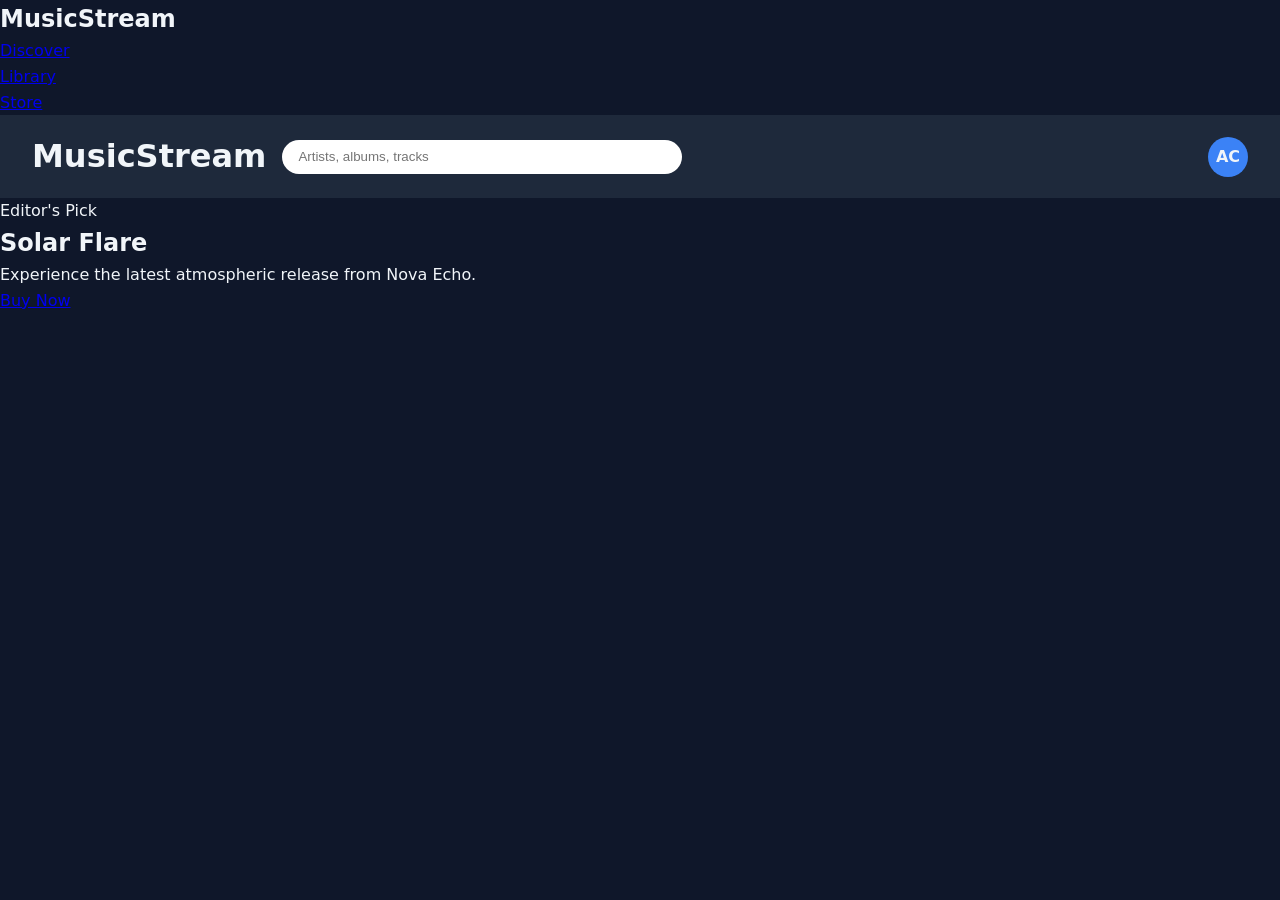
==== index.html @ 17b5e6d5 "feat: finalizacion de la estructura index con layout y hero" ====
<!DOCTYPE html>
<html lang="en">
<head>
    <meta charset="UTF-8">
    <meta name="description" content="Pagina de musica">
    <meta name="author" content="Antonio Cruz">
    <meta name="keywords" content="musica, streaming, albumes, playlists, podcast">
    <meta name="viewport" content="width=device-width, initial-scale=1.0">

    <title>MusicStream_toto</title>

    <link rel="icon" href="assets/icons/favicon.png">
    <link rel="stylesheet" href="css/main.css">
    <link rel="stylesheet" href="css/layout.css">
</head>

<body>

<div class="app-layout">

    <!-- SIDEBAR -->
    <aside class="sidebar">
        <h2 class="logo">MusicStream</h2>
        <nav>
            <ul>
                <li><a href="#">Discover</a></li>
                <li><a href="#">Library</a></li>
                <li><a href="#">Store</a></li>
            </ul>
        </nav>
    </aside>

    <!-- MAIN AREA -->
    <div class="main-area">

        <!-- HEADER -->
        <header class="header">
            <div class="header-left">
                <h1 class="logo-text">MusicStream</h1>
            </div>

            <div class="header-center">
                <input type="text" placeholder="Artists, albums, tracks">
            </div>

            <div class="header-right">
                <div class="avatar">AC</div>
            </div>
        </header>

        <!-- CONTENT -->
        <main class="content">

            <!-- HERO SECTION -->
            <section class="hero">
                <div class="hero-text">
                    <p class="hero-tag">Editor's Pick</p>
                    <h2 class="hero-title">Solar Flare</h2>
                    <p class="hero-description">
                        Experience the latest atmospheric release from Nova Echo.
                    </p>
                    <a href="#" class="btn btn-primary">Buy Now</a>
                </div>
            </section>

        </main>

    </div>

</div>

</body>
</ht
---- css/main.css ----
/* ===== RESET ===== */
* {
  margin: 0;
  padding: 0;
  box-sizing: border-box;
}

/* ===== VARIABLES ===== */
:root {
  --color-bg: #0f172a;
  --color-surface: #1e293b;
  --color-accent: #3b82f6;
  --color-text: #f1f5f9;
  --color-muted: #94a3b8;

  --radius-sm: 8px;
  --radius-md: 12px;
  --radius-lg: 20px;

  --transition: 0.3s ease;
}

/* ===== BASE ===== */
body {
  font-family: system-ui, sans-serif;
  background-color: var(--color-bg);
  color: var(--color-text);
  line-height: 1.6;
}
---- css/layout.css ----
.header {
  background-color: var(--color-surface);
  padding: 1rem 2rem;
  display: flex;
  justify-content: space-between;
  align-items: center;
  gap: 1rem;
}

.header-center input {
  width: 100%;
  max-width: 400px;
  padding: 0.6rem 1rem;
  border-radius: 50px;
  border: none;
  outline: none;
}

.avatar {
  width: 40px;
  height: 40px;
  background-color: var(--color-accent);
  border-radius: 50%;
  display: flex;
  align-items: center;
  justify-content: center;
  font-weight: bold;
}
.header {
  flex-wrap: wrap;
}

.header-center {
  flex: 1;
}
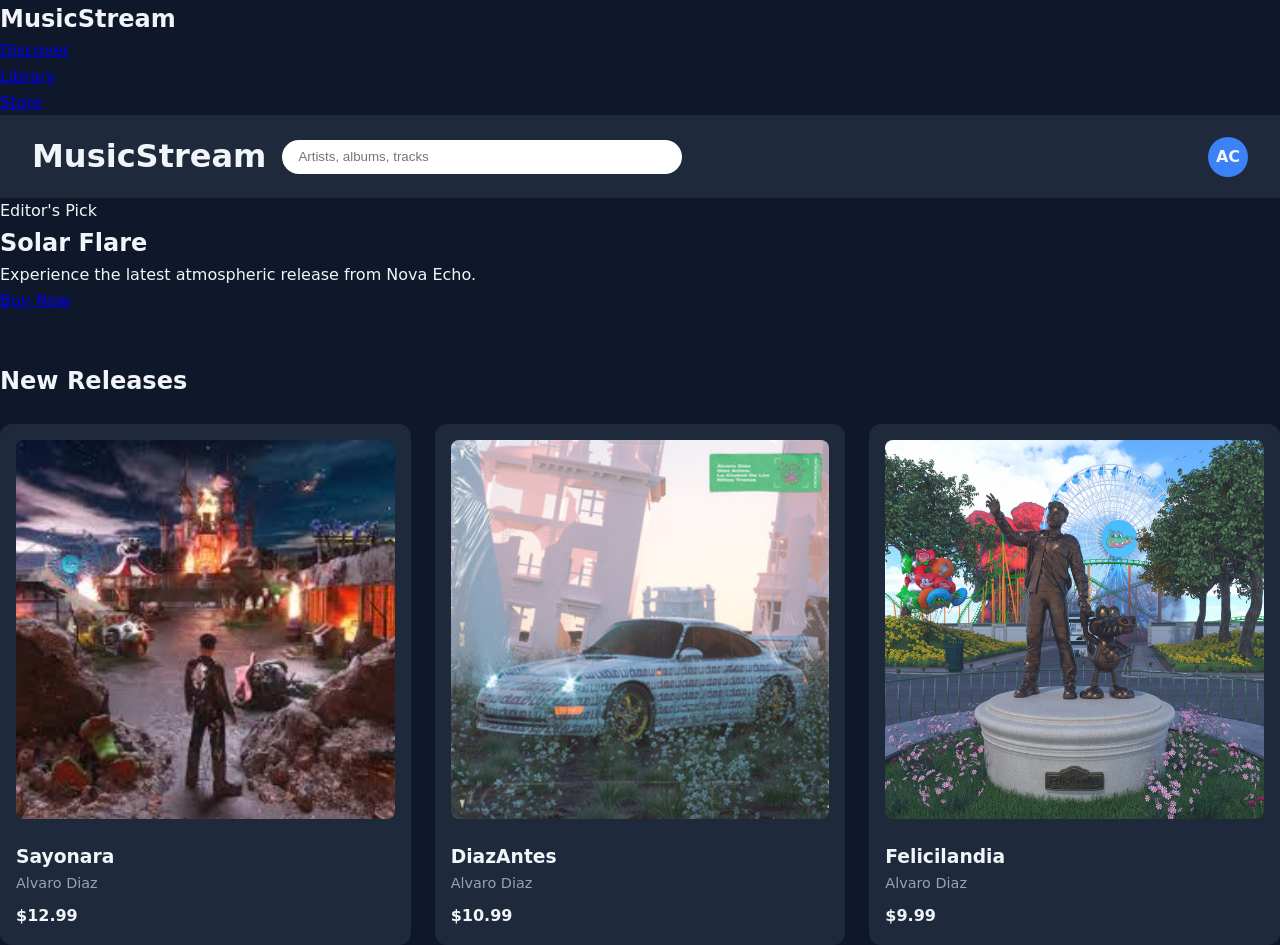
==== commit 620bdfe1: "feat: se implementaron nuevos lanzamientos de albums" ====
--- a/index.html
+++ b/index.html
@@ -62,12 +62,39 @@
                     <a href="#" class="btn btn-primary">Buy Now</a>
                 </div>
             </section>
+        </main>
+    </div>
+</div>
 
-        </main>
+<section class="albums">
 
+    <h2 class="section-title">New Releases</h2>
+
+    <div class="album-grid">
+
+        <article class="album-card">
+            <img src="imagenes/AlbumAlvaroSayonara.png" alt="Album cover">
+            <h3>Sayonara</h3>
+            <p class="artist">Alvaro Diaz</p>
+            <p class="price">$12.99</p>
+        </article>
+
+        <article class="album-card">
+            <img src="imagenes/DiazAntes.png" alt="Album cover">
+            <h3>DiazAntes</h3>
+            <p class="artist">Alvaro Diaz</p>
+            <p class="price">$10.99</p>
+        </article>
+
+        <article class="album-card">
+            <img src="imagenes/Felicilandia,png" alt="Album cover">
+            <h3>Felicilandia</h3>
+            <p class="artist">Alvaro Diaz</p>
+            <p class="price">$9.99</p>
+        </article>
     </div>
+</section>
 
-</div>
 
 </body>
 </ht
--- a/css/layout.css
+++ b/css/layout.css
@@ -33,3 +33,46 @@
 .header-center {
   flex: 1;
 }
+.albums {
+  margin-top: 3rem;
+}
+
+.section-title {
+  margin-bottom: 1.5rem;
+  font-size: 1.5rem;
+}
+
+.album-grid {
+  display: grid;
+  gap: 1.5rem;
+}
+@media (min-width: 768px) {
+  .album-grid {
+    grid-template-columns: repeat(3, 1fr);
+  }
+}
+.album-card {
+  background-color: var(--color-surface);
+  padding: 1rem;
+  border-radius: var(--radius-md);
+  transition: var(--transition);
+}
+
+.album-card img {
+  width: 100%;
+  border-radius: var(--radius-sm);
+  margin-bottom: 1rem;
+}
+
+.artist {
+  color: var(--color-muted);
+  font-size: 0.9rem;
+}
+
+.price {
+  margin-top: 0.5rem;
+  font-weight: bold;
+}
+.album-card:hover {
+  transform: translateY(-5px);
+}
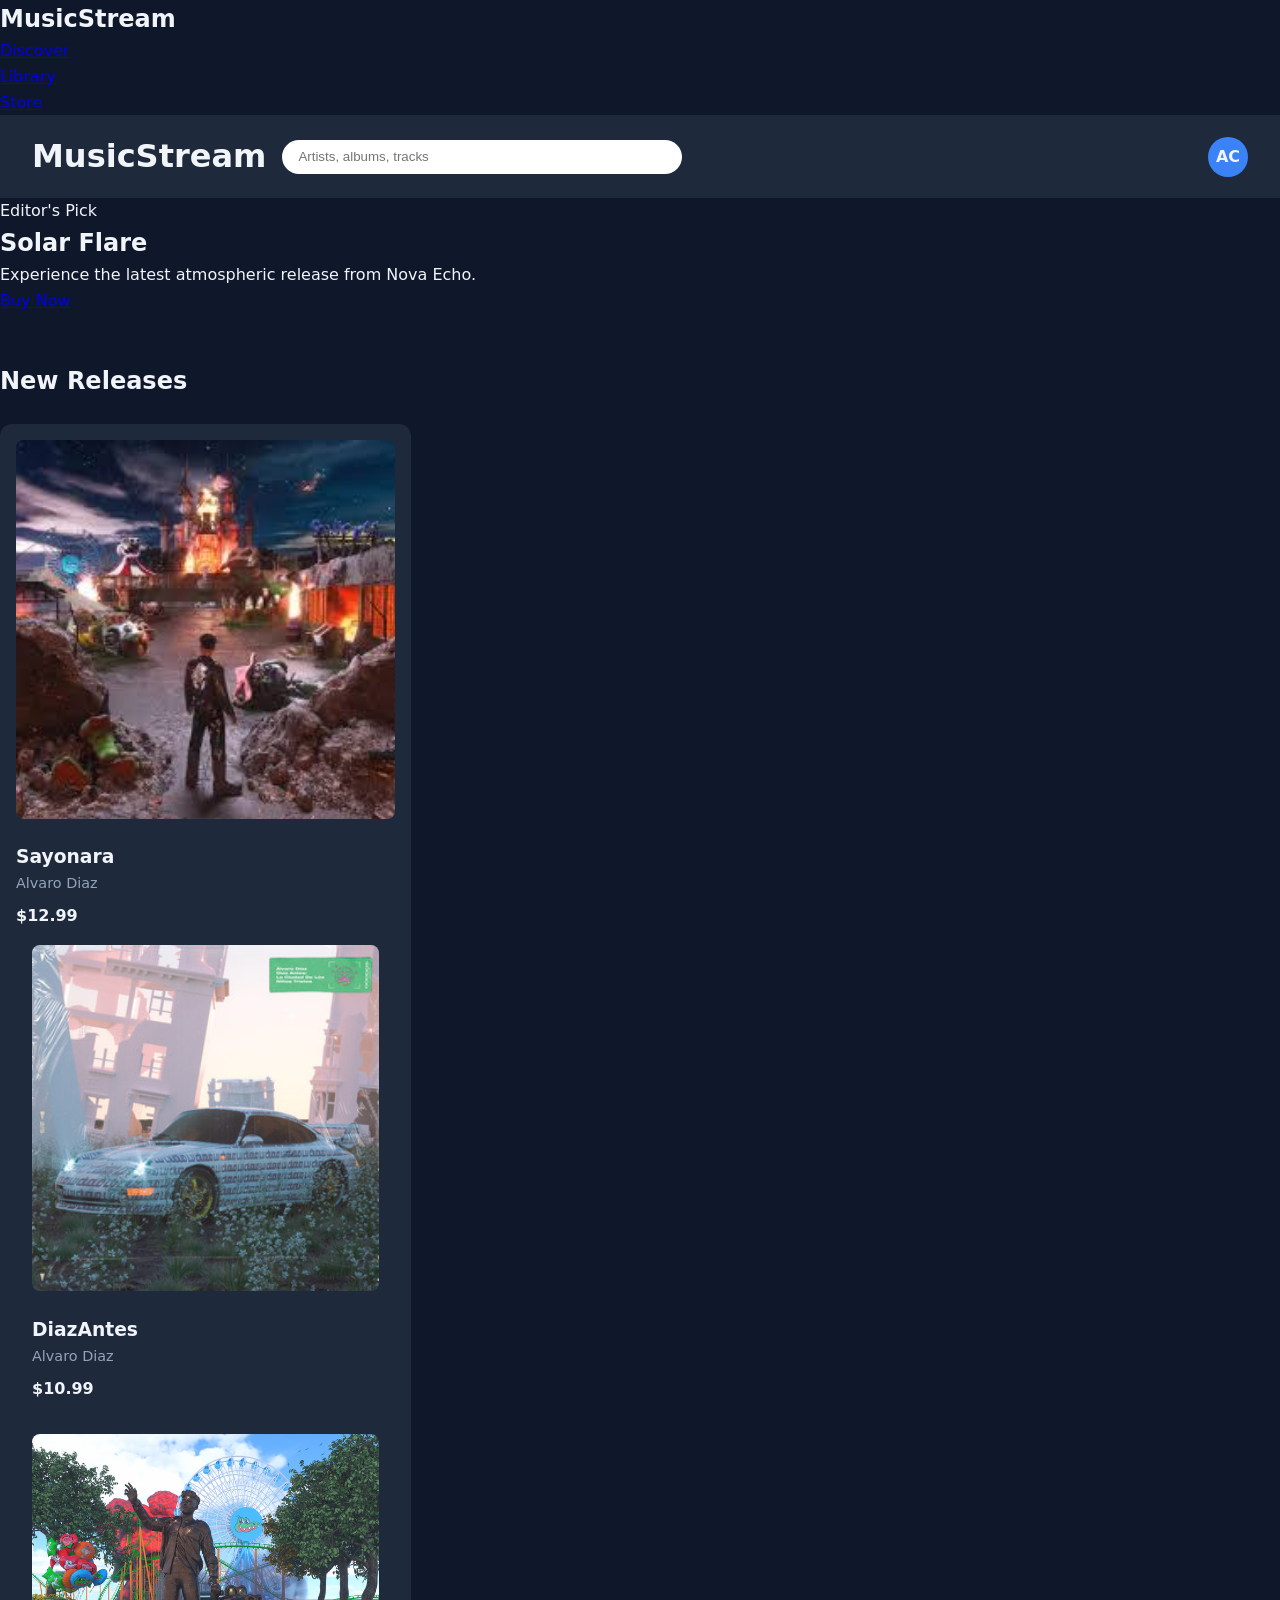
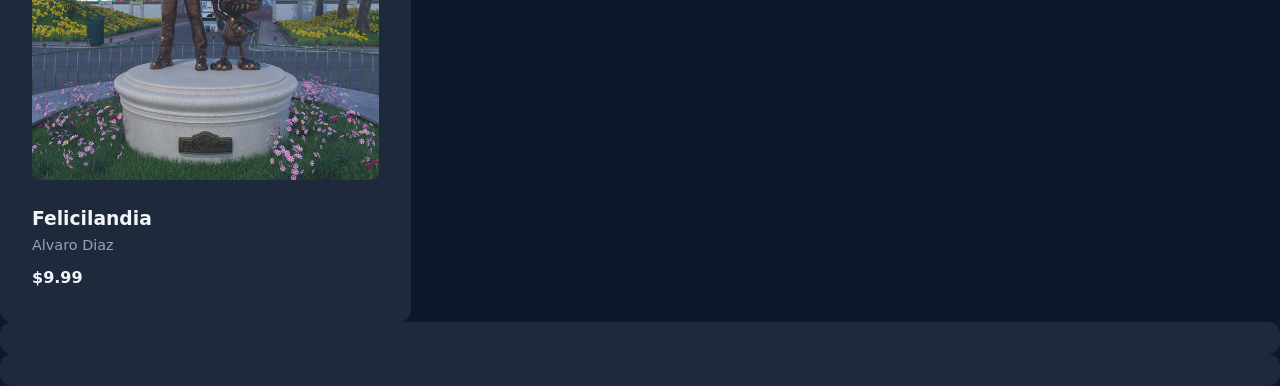
==== commit 87ff1d51: "feat: se creo el album detail con responsive layout" ====
--- a/index.html
+++ b/index.html
@@ -9,7 +9,7 @@
 
     <title>MusicStream_toto</title>
 
-    <link rel="icon" href="assets/icons/favicon.png">
+    <link rel="icon" href="iconos/apple-touch-icon.png">
     <link rel="stylesheet" href="css/main.css">
     <link rel="stylesheet" href="css/layout.css">
 </head>
@@ -72,7 +72,7 @@
 
     <div class="album-grid">
 
-        <article class="album-card">
+        <a href="views/album_detail.html" class="album-card">
             <img src="imagenes/AlbumAlvaroSayonara.png" alt="Album cover">
             <h3>Sayonara</h3>
             <p class="artist">Alvaro Diaz</p>
--- a/css/layout.css
+++ b/css/layout.css
@@ -76,3 +76,35 @@
 .album-card:hover {
   transform: translateY(-5px);
 }
+.album-card{
+  display: block;
+  text-decoration: none;
+  color: inherit;
+}
+/* album detail */
+.album-detail {
+  display: grid;
+  gap: 2rem;
+}
+
+.album-cover img {
+  width: 100%;
+  border-radius: var(--radius-md);
+}
+
+.album-info .description {
+  color: var(--color-muted);
+  margin: 1rem 0;
+}
+
+.tracklist {
+  margin: 1rem 0;
+  padding-left: 1rem;
+}
+
+@media (min-width: 768px) {
+  .album-detail {
+    grid-template-columns: 300px 1fr;
+    align-items: start;
+  }
+}
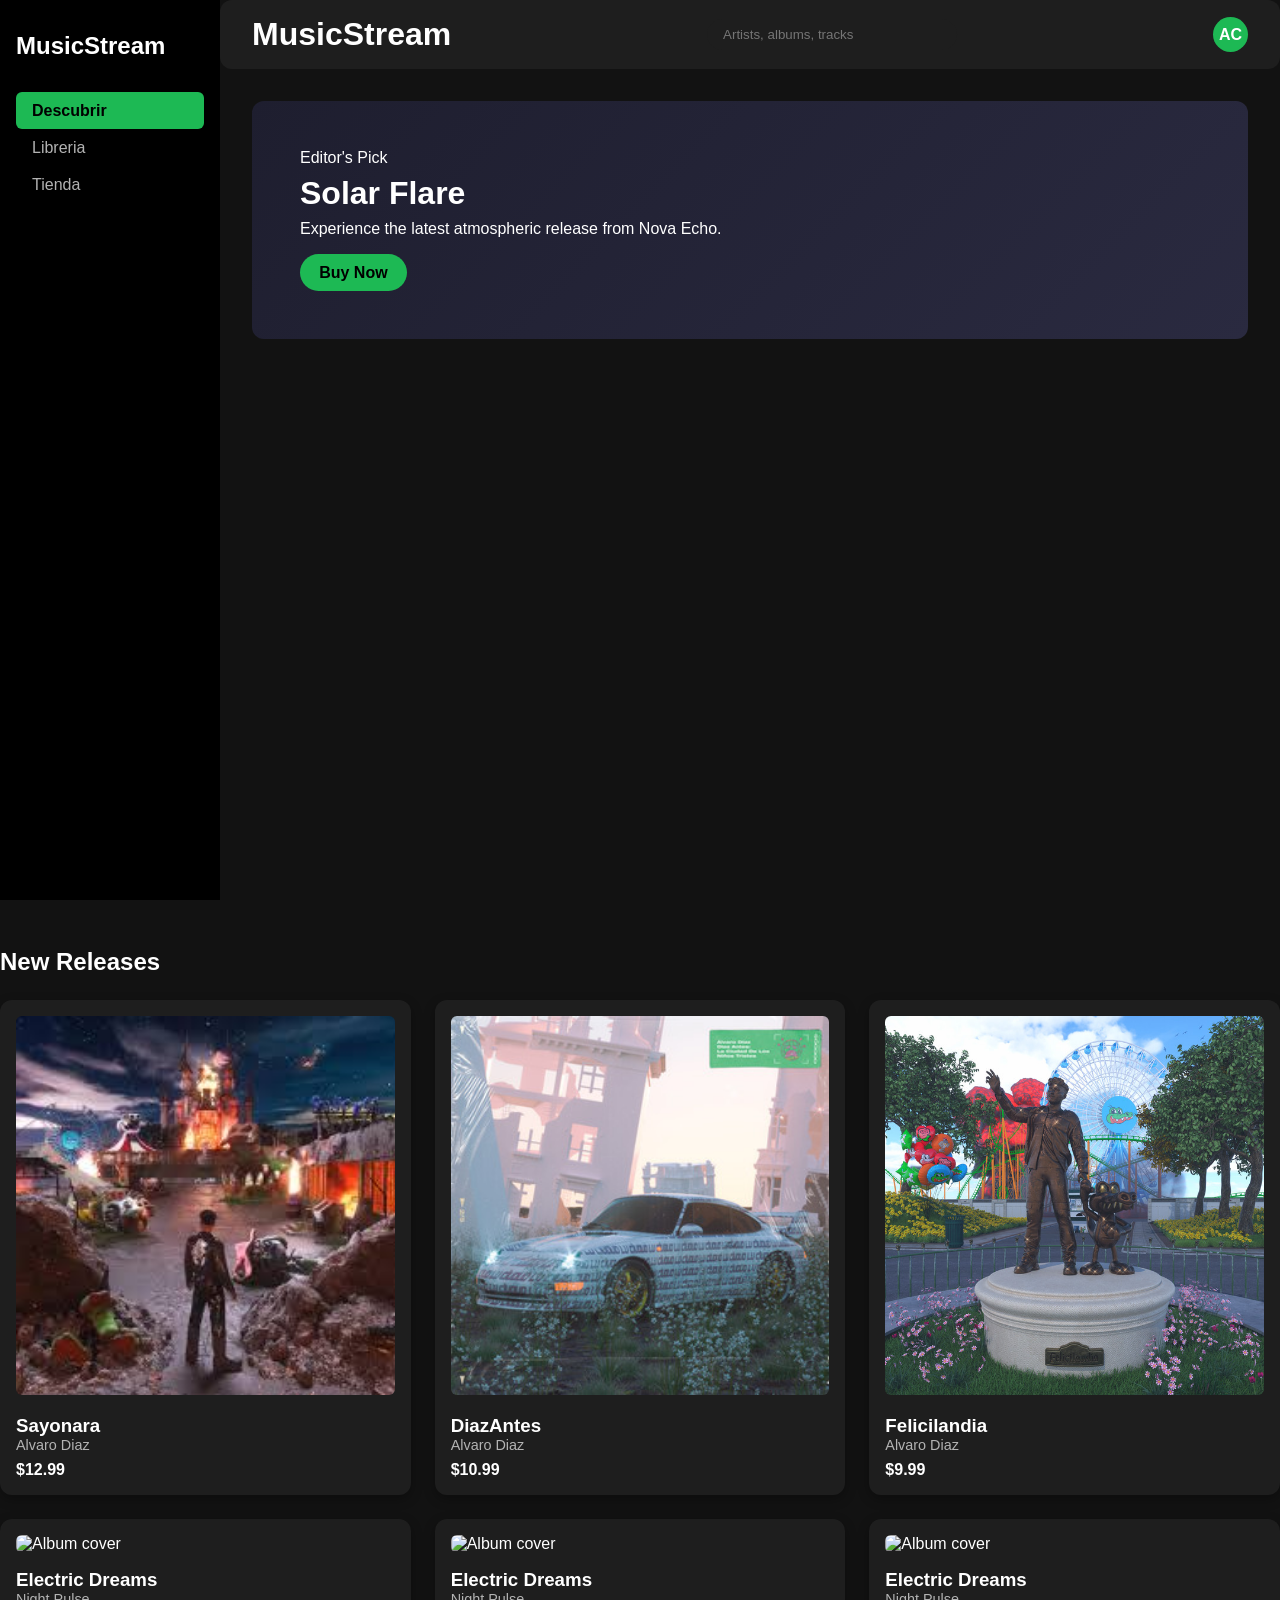
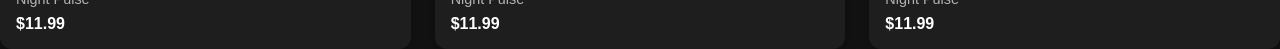
==== commit 0fd5dd69: "refactor: se mejoro el index principal con colores y estructura" ====
--- a/index.html
+++ b/index.html
@@ -1,5 +1,5 @@
 <!DOCTYPE html>
-<html lang="en">
+<html lang="es">
 <head>
     <meta charset="UTF-8">
     <meta name="description" content="Pagina de musica">
@@ -23,9 +23,9 @@
         <h2 class="logo">MusicStream</h2>
         <nav>
             <ul>
-                <li><a href="#">Discover</a></li>
-                <li><a href="#">Library</a></li>
-                <li><a href="#">Store</a></li>
+                <li><a href="index.html" class="active">Descubrir</a></li>
+                <li><a href="#">Libreria</a></li>
+                <li><a href="views/album_detail.html">Tienda</a></li>
             </ul>
         </nav>
     </aside>
@@ -72,7 +72,7 @@
 
     <div class="album-grid">
 
-        <a href="views/album_detail.html" class="album-card">
+        <article href="views/album_detail.html" class="album-card">
             <img src="imagenes/AlbumAlvaroSayonara.png" alt="Album cover">
             <h3>Sayonara</h3>
             <p class="artist">Alvaro Diaz</p>
@@ -92,6 +92,30 @@
             <p class="artist">Alvaro Diaz</p>
             <p class="price">$9.99</p>
         </article>
+            <article href="views/album_detail.html" class="album-card">
+                <img src="assets/images/album4.jpg" alt="Album cover">
+                <h3>Electric Dreams</h3>
+                <p class="artist">Night Pulse</p>
+                <p class="price">$11.99</p>
+            </a>
+        </article>
+            
+            <article href="views/album_detail.html" class="album-card">
+                <img src="assets/images/album4.jpg" alt="Album cover">
+                <h3>Electric Dreams</h3>
+                <p class="artist">Night Pulse</p>
+                <p class="price">$11.99</p>
+            </a>
+        </article>
+            
+            <article href="views/album_detail.html" class="album-card">
+                <img src="assets/images/album4.jpg" alt="Album cover">
+                <h3>Electric Dreams</h3>
+                <p class="artist">Night Pulse</p>
+                <p class="price">$11.99</p>
+            </a>
+            
+        </article>
     </div>
 </section>
 
--- a/css/main.css
+++ b/css/main.css
@@ -22,8 +22,39 @@
 
 /* ===== BASE ===== */
 body {
-  font-family: system-ui, sans-serif;
   background-color: var(--color-bg);
   color: var(--color-text);
-  line-height: 1.6;
+  font-family: Arial, sans-serif;
+  margin: 0;
+
 }
+:root {
+  --color-bg: #121212;
+  --color-surface: #1e1e1e;
+  --color-primary: #1db954;
+  --color-text: #ffffff;
+  --color-muted: #b3b3b3;
+
+  --radius-sm: 6px;
+  --radius-md: 12px;
+
+  --transition: all 0.3s ease;
+}
+.btn {
+  display: inline-block;
+  padding: 0.6rem 1.2rem;
+  border-radius: 20px;
+  text-decoration: none;
+  transition: var(--transition);
+}
+
+.btn-primary {
+  background-color: var(--color-primary);
+  color: black;
+  font-weight: bold;
+}
+
+.btn-primary:hover {
+  opacity: 0.8;
+}
+
--- a/css/layout.css
+++ b/css/layout.css
@@ -26,13 +26,21 @@
   justify-content: center;
   font-weight: bold;
 }
-.header {
-  flex-wrap: wrap;
-}
-
-.header-center {
-  flex: 1;
-}
+.header-center input {
+  padding: 0.6rem 1rem;
+  border-radius: 205px;
+  border: #ccc;
+  background-color: #ffffff;
+  color: white;
+  width: 250px;
+  transition: var(--transition);
+}
+
+.header-center input:focus {
+  outline: none;
+  background-color: #ffffff;
+}
+
 .albums {
   margin-top: 3rem;
 }
@@ -46,11 +54,17 @@
   display: grid;
   gap: 1.5rem;
 }
+.album-grid {
+  display: grid;
+  gap: 1.5rem;
+}
+
 @media (min-width: 768px) {
   .album-grid {
-    grid-template-columns: repeat(3, 1fr);
-  }
-}
+    grid-template-columns: repeat(3, minmax(0, 1fr));
+  }
+}
+
 .album-card {
   background-color: var(--color-surface);
   padding: 1rem;
@@ -106,5 +120,152 @@
   .album-detail {
     grid-template-columns: 300px 1fr;
     align-items: start;
-  }
-}
+
+  }
+  .header{
+    grid-template-columns: auto 1fr auto auto;
+    align-items: center;
+  }
+   .header-center{
+    padding: 0 1rem;
+  }
+}
+/* estilos para checkout */
+.checkout {
+  max-width: 600px;
+}
+
+.order-item {
+  margin: 1.5rem 0;
+  padding: 1rem;
+  background-color: var(--color-surface);
+  border-radius: var(--radius-md);
+}
+
+.checkout-form {
+  display: grid;
+  gap: 1rem;
+}
+
+.checkout-form input {
+  width: 100%;
+  padding: 0.5rem;
+  border-radius: var(--radius-sm);
+  border: 1px solid #ccc;
+}
+
+/* para el succes boton */
+.success {
+  text-align: center;
+  margin-top: 4rem;
+}
+
+/* estilo para dar fondo cards coherentes y contraste fuerte */
+.hero {
+  background: linear-gradient(135deg, #1e1e2f, #2a2a40);
+  padding: 3rem;
+  border-radius: var(--radius-md);
+  color: white;
+  margin-bottom: 3rem;
+}
+
+.hero-title {
+  font-size: 2rem;
+  margin: 0.5rem 0;
+}
+
+.hero-description {
+  max-width: 500px;
+  margin-bottom: 1rem;
+}
+/* flexbox para ordenar bien el header y avatar */
+.header {
+  background-color: var(--color-surface);
+  padding: 1rem 2rem;
+  border-radius: var(--radius-md);
+}
+
+
+.header-center input {
+  padding: 0.5rem 1rem;
+  border-radius: 20px;
+  border: none;
+  background-color: var(--color-surface);
+  color: white;
+}
+
+.avatar {
+  background-color: var(--color-primary);
+  width: 35px;
+  height: 35px;
+  border-radius: 50%;
+  display: flex;
+  align-items: center;
+  justify-content: center;
+  font-weight: bold;
+}
+
+.sidebar a {
+  text-decoration: none;
+  color: var(--color-muted);
+  display: block;
+  padding: 0.5rem 0;
+  
+}
+
+.sidebar a.active {
+  color: var(--color-primary);
+  font-weight: bold;
+  
+}
+.sidebar {
+  background-color: #000;
+  padding: 2rem 1rem;
+  min-height: 100vh;
+}
+
+.sidebar h2 {
+  margin-bottom: 2rem;
+}
+
+.sidebar ul {
+  list-style: none;
+  padding: 0;
+}
+.album-card {
+  background-color: var(--color-surface);
+  padding: 1rem;
+  border-radius: var(--radius-md);
+  transition: var(--transition);
+  box-shadow: 0 4px 12px rgba(0,0,0,0.3);
+}
+.album-card:hover {
+  transform: translateY(-8px);
+  box-shadow: 0 8px 20px rgba(0,0,0,0.5);
+}
+.content {
+  padding: 2rem;
+}
+.sidebar a {
+  text-decoration: none;
+  color: var(--color-muted);
+  display: block;
+  padding: 0.6rem 1rem;
+  border-radius: var(--radius-sm);
+  transition: var(--transition);
+}
+
+.sidebar a:hover {
+  background-color: var(--color-surface);
+  color: var(--color-text);
+}
+
+.sidebar a.active {
+  background-color: var(--color-primary);
+  color: black;
+  font-weight: bold;
+}
+.app-layout {
+  display: grid;
+  grid-template-columns: 220px 1fr;
+}
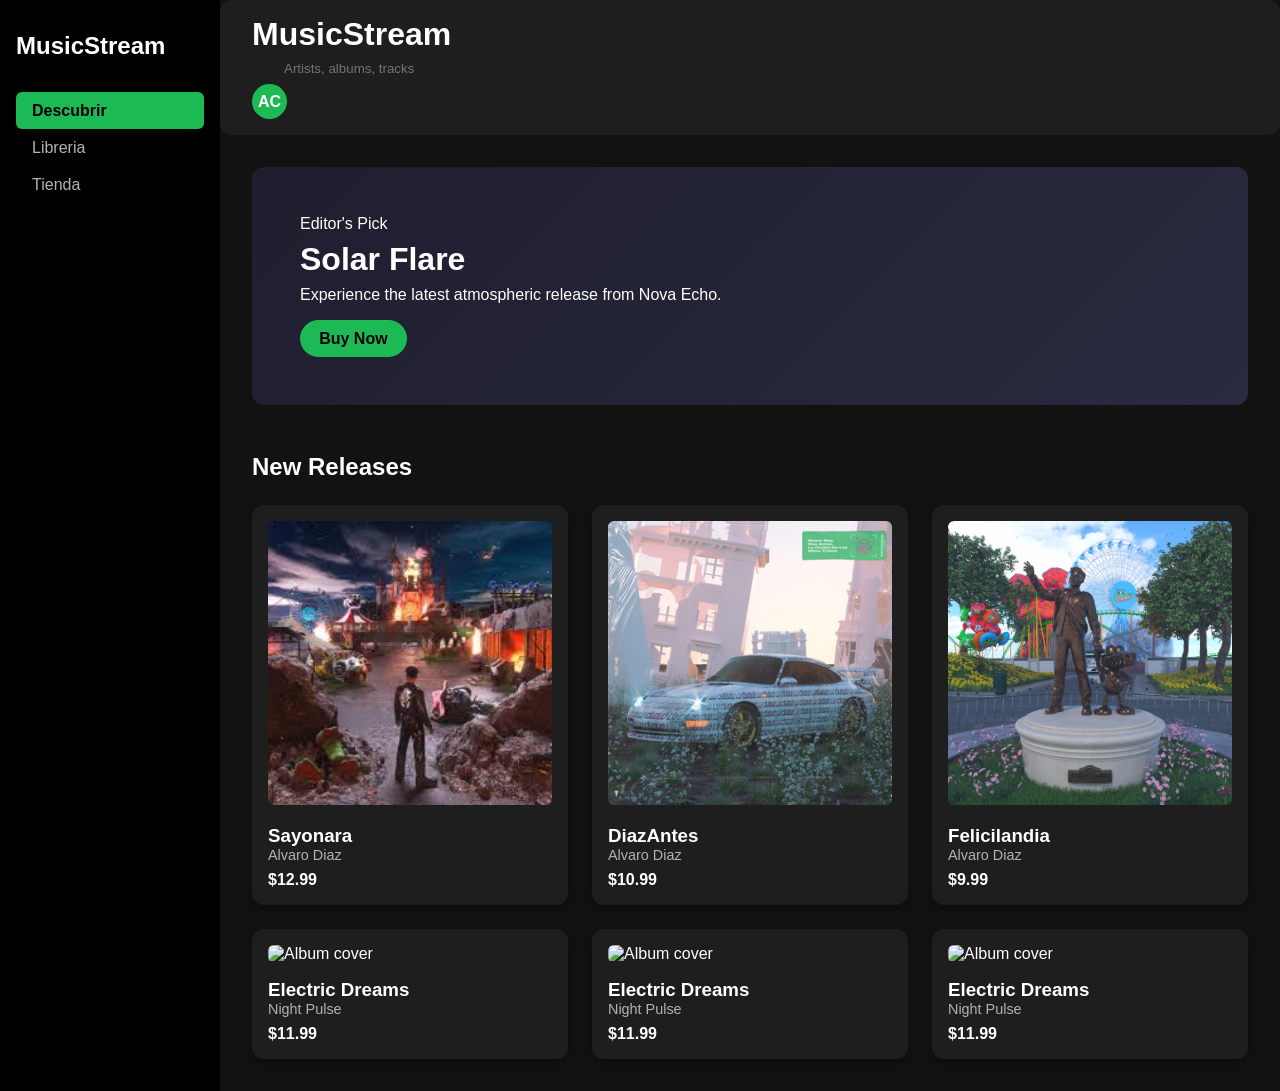
==== commit c0aa5a1e: "refactor: se cambio la estructura y se limpio e css - Se movió la sección de álbumes dentro del cont" ====
--- a/index.html
+++ b/index.html
@@ -49,7 +49,7 @@
         </header>
 
         <!-- CONTENT -->
-        <main class="content">
+<main class="content">
 
             <!-- HERO SECTION -->
             <section class="hero">
@@ -62,63 +62,68 @@
                     <a href="#" class="btn btn-primary">Buy Now</a>
                 </div>
             </section>
-        </main>
-    </div>
-</div>
-
 <section class="albums">
 
     <h2 class="section-title">New Releases</h2>
 
     <div class="album-grid">
-
-        <article href="views/album_detail.html" class="album-card">
-            <img src="imagenes/AlbumAlvaroSayonara.png" alt="Album cover">
-            <h3>Sayonara</h3>
-            <p class="artist">Alvaro Diaz</p>
-            <p class="price">$12.99</p>
-        </article>
-
-        <article class="album-card">
+   <article class="album-card">
+    <a href="views/album_detail.html" class="album-link">
+        <img src="imagenes/AlbumAlvaroSayonara.png" alt="Sayonara Album Cover">
+        <h3>Sayonara</h3>
+        <p class="artist">Alvaro Diaz</p>
+        <p class="price">$12.99</p>
+    </a>
+</article>
+<article class="album-card">
+        <a href="views/album_detail.html" class="album-link">
             <img src="imagenes/DiazAntes.png" alt="Album cover">
             <h3>DiazAntes</h3>
             <p class="artist">Alvaro Diaz</p>
             <p class="price">$10.99</p>
+        </a>
         </article>
-
         <article class="album-card">
-            <img src="imagenes/Felicilandia,png" alt="Album cover">
+        <a href="views/album_detail.html" class="album-link">
+            <img src="imagenes/Felicilandia.png" alt="Album cover">
             <h3>Felicilandia</h3>
             <p class="artist">Alvaro Diaz</p>
             <p class="price">$9.99</p>
-        </article>
-            <article href="views/album_detail.html" class="album-card">
+        </a>
+</article>
+        <article class="album-card">
+            <a href="views/album_detail.html" class="album-link">
                 <img src="assets/images/album4.jpg" alt="Album cover">
                 <h3>Electric Dreams</h3>
                 <p class="artist">Night Pulse</p>
                 <p class="price">$11.99</p>
             </a>
-        </article>
-            
-            <article href="views/album_detail.html" class="album-card">
+            </article>
+           <article class="album-card">       
+            <a href="views/album_detail.html" class="album-link">
                 <img src="assets/images/album4.jpg" alt="Album cover">
                 <h3>Electric Dreams</h3>
                 <p class="artist">Night Pulse</p>
                 <p class="price">$11.99</p>
             </a>
-        </article>
-            
-            <article href="views/album_detail.html" class="album-card">
+            </article> 
+          <article class="album-card">      
+            <a href="views/album_detail.html" class="album-link">
                 <img src="assets/images/album4.jpg" alt="Album cover">
                 <h3>Electric Dreams</h3>
                 <p class="artist">Night Pulse</p>
                 <p class="price">$11.99</p>
             </a>
-            
-        </article>
+            </article>   
+           </div>
+</section>
+
+        </main>
     </div>
-</section>
+</div>
+
+
 
 
 </body>
-</ht
+</html>
--- a/css/main.css
+++ b/css/main.css
@@ -5,20 +5,6 @@
   box-sizing: border-box;
 }
 
-/* ===== VARIABLES ===== */
-:root {
-  --color-bg: #0f172a;
-  --color-surface: #1e293b;
-  --color-accent: #3b82f6;
-  --color-text: #f1f5f9;
-  --color-muted: #94a3b8;
-
-  --radius-sm: 8px;
-  --radius-md: 12px;
-  --radius-lg: 20px;
-
-  --transition: 0.3s ease;
-}
 
 /* ===== BASE ===== */
 body {
--- a/css/layout.css
+++ b/css/layout.css
@@ -1,11 +1,3 @@
-.header {
-  background-color: var(--color-surface);
-  padding: 1rem 2rem;
-  display: flex;
-  justify-content: space-between;
-  align-items: center;
-  gap: 1rem;
-}
 
 .header-center input {
   width: 100%;
@@ -54,24 +46,13 @@
   display: grid;
   gap: 1.5rem;
 }
-.album-grid {
-  display: grid;
-  gap: 1.5rem;
-}
+
 
 @media (min-width: 768px) {
   .album-grid {
     grid-template-columns: repeat(3, minmax(0, 1fr));
   }
 }
-
-.album-card {
-  background-color: var(--color-surface);
-  padding: 1rem;
-  border-radius: var(--radius-md);
-  transition: var(--transition);
-}
-
 .album-card img {
   width: 100%;
   border-radius: var(--radius-sm);
@@ -205,14 +186,6 @@
   font-weight: bold;
 }
 
-.sidebar a {
-  text-decoration: none;
-  color: var(--color-muted);
-  display: block;
-  padding: 0.5rem 0;
-  
-}
-
 .sidebar a.active {
   color: var(--color-primary);
   font-weight: bold;
@@ -269,3 +242,8 @@
   display: grid;
   grid-template-columns: 220px 1fr;
 }
+.album-link {
+  text-decoration: none;
+  color: inherit;
+  display: block;
+}
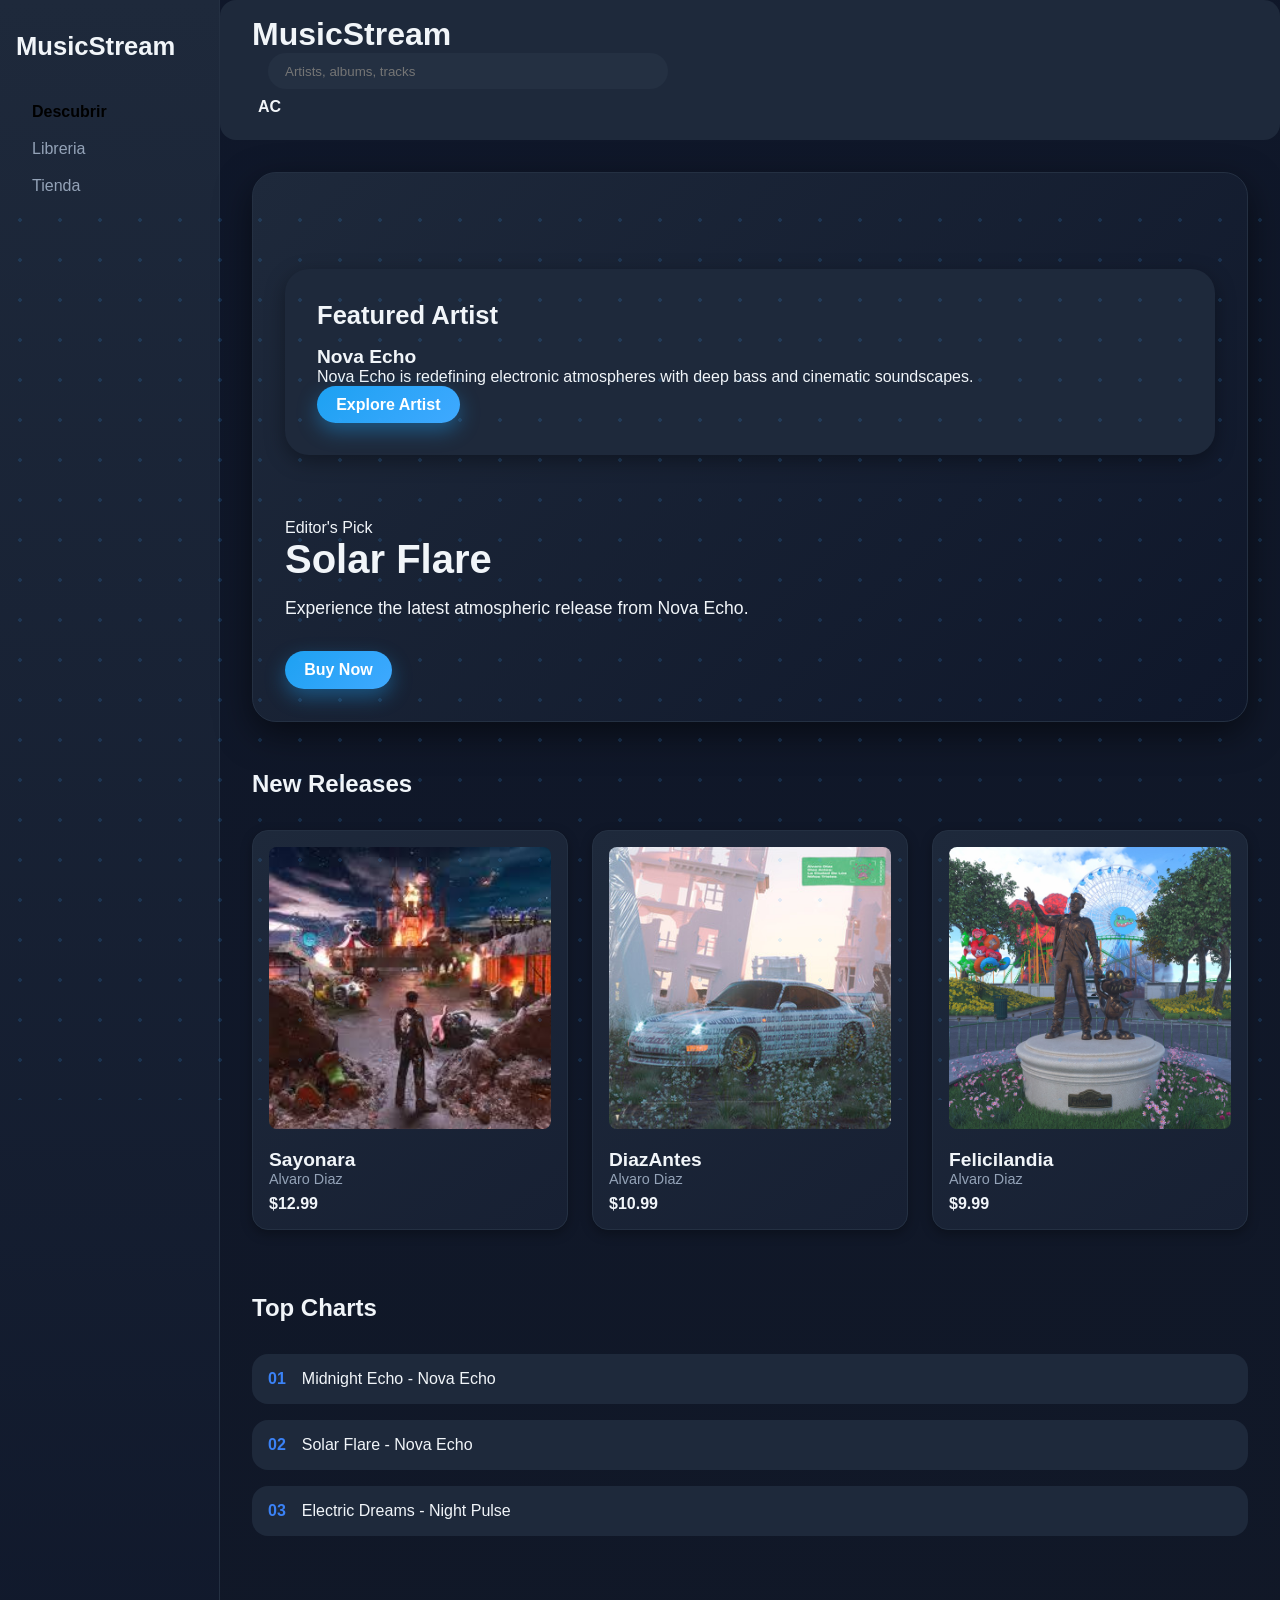
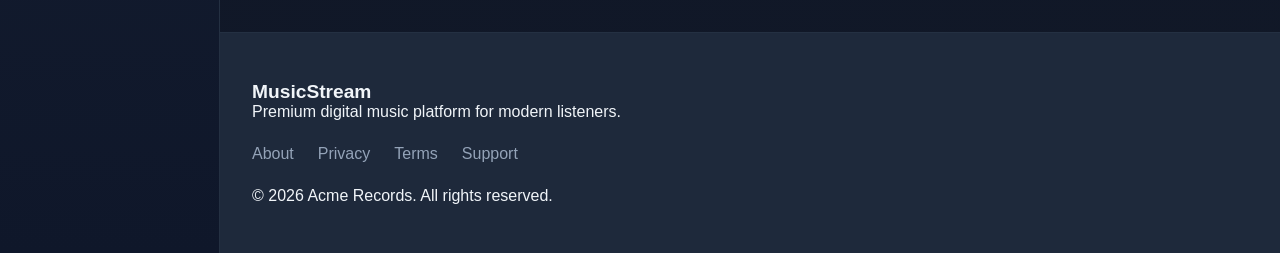
==== commit ae136446: "refactor:mejore la estructura de mi index" ====
--- a/index.html
+++ b/index.html
@@ -24,7 +24,7 @@
         <nav>
             <ul>
                 <li><a href="index.html" class="active">Descubrir</a></li>
-                <li><a href="#">Libreria</a></li>
+                <li><a href="views/libreria.html">Libreria</a></li>
                 <li><a href="views/album_detail.html">Tienda</a></li>
             </ul>
         </nav>
@@ -49,81 +49,122 @@
         </header>
 
         <!-- CONTENT -->
-<main class="content">
+        <main class="content">
 
             <!-- HERO SECTION -->
             <section class="hero">
+
+                <section class="featured-artist">
+                    <div class="featured-content">
+                        <div>
+                            <h2>Featured Artist</h2>
+                            <h3>Nova Echo</h3>
+                            <p>
+                                Nova Echo is redefining electronic atmospheres with deep bass
+                                and cinematic soundscapes.
+                            </p>
+                            <a href="views/album_detail.html" class="btn btn-primary">
+                                Explore Artist
+                            </a>
+                        </div>
+                    </div>
+                </section>
+
                 <div class="hero-text">
                     <p class="hero-tag">Editor's Pick</p>
                     <h2 class="hero-title">Solar Flare</h2>
                     <p class="hero-description">
                         Experience the latest atmospheric release from Nova Echo.
                     </p>
-                    <a href="#" class="btn btn-primary">Buy Now</a>
+                    <a href="views/album_detail.html" class="btn btn-primary">
+                        Buy Now
+                    </a>
+                </div>
+
+            </section>
+
+            <!-- ALBUMS SECTION -->
+            <section class="albums">
+
+                <h2 class="section-title">New Releases</h2>
+
+                <div class="album-grid">
+
+                    <article class="album-card">
+                        <a href="views/album_detail.html" class="album-link">
+                            <img src="imagenes/AlbumAlvaroSayonara.png" alt="Sayonara Album Cover">
+                            <h3>Sayonara</h3>
+                            <p class="artist">Alvaro Diaz</p>
+                            <p class="price">$12.99</p>
+                        </a>
+                    </article>
+
+                    <article class="album-card">
+                        <a href="views/album_detail.html" class="album-link">
+                            <img src="imagenes/DiazAntes.png" alt="DiazAntes">
+                            <h3>DiazAntes</h3>
+                            <p class="artist">Alvaro Diaz</p>
+                            <p class="price">$10.99</p>
+                        </a>
+                    </article>
+
+                    <article class="album-card">
+                        <a href="views/album_detail.html" class="album-link">
+                            <img src="imagenes/Felicilandia.png" alt="Felicilandia">
+                            <h3>Felicilandia</h3>
+                            <p class="artist">Alvaro Diaz</p>
+                            <p class="price">$9.99</p>
+                        </a>
+                    </article>
+
                 </div>
             </section>
-<section class="albums">
 
-    <h2 class="section-title">New Releases</h2>
+            <!-- CHARTS SECTION -->
+            <section class="charts">
+                <h2 class="section-title">Top Charts</h2>
 
-    <div class="album-grid">
-   <article class="album-card">
-    <a href="views/album_detail.html" class="album-link">
-        <img src="imagenes/AlbumAlvaroSayonara.png" alt="Sayonara Album Cover">
-        <h3>Sayonara</h3>
-        <p class="artist">Alvaro Diaz</p>
-        <p class="price">$12.99</p>
-    </a>
-</article>
-<article class="album-card">
-        <a href="views/album_detail.html" class="album-link">
-            <img src="imagenes/DiazAntes.png" alt="Album cover">
-            <h3>DiazAntes</h3>
-            <p class="artist">Alvaro Diaz</p>
-            <p class="price">$10.99</p>
-        </a>
-        </article>
-        <article class="album-card">
-        <a href="views/album_detail.html" class="album-link">
-            <img src="imagenes/Felicilandia.png" alt="Album cover">
-            <h3>Felicilandia</h3>
-            <p class="artist">Alvaro Diaz</p>
-            <p class="price">$9.99</p>
-        </a>
-</article>
-        <article class="album-card">
-            <a href="views/album_detail.html" class="album-link">
-                <img src="assets/images/album4.jpg" alt="Album cover">
-                <h3>Electric Dreams</h3>
-                <p class="artist">Night Pulse</p>
-                <p class="price">$11.99</p>
-            </a>
-            </article>
-           <article class="album-card">       
-            <a href="views/album_detail.html" class="album-link">
-                <img src="assets/images/album4.jpg" alt="Album cover">
-                <h3>Electric Dreams</h3>
-                <p class="artist">Night Pulse</p>
-                <p class="price">$11.99</p>
-            </a>
-            </article> 
-          <article class="album-card">      
-            <a href="views/album_detail.html" class="album-link">
-                <img src="assets/images/album4.jpg" alt="Album cover">
-                <h3>Electric Dreams</h3>
-                <p class="artist">Night Pulse</p>
-                <p class="price">$11.99</p>
-            </a>
-            </article>   
-           </div>
-</section>
+                <div class="chart-list">
+                    <div class="chart-item">
+                        <span>01</span>
+                        <p>Midnight Echo - Nova Echo</p>
+                    </div>
+                    <div class="chart-item">
+                        <span>02</span>
+                        <p>Solar Flare - Nova Echo</p>
+                    </div>
+                    <div class="chart-item">
+                        <span>03</span>
+                        <p>Electric Dreams - Night Pulse</p>
+                    </div>
+                </div>
+            </section>
 
         </main>
+
+        <!-- FOOTER -->
+        <footer class="footer">
+            <div class="footer-content">
+                <div class="footer-brand">
+                    <h3>MusicStream</h3>
+                    <p>Premium digital music platform for modern listeners.</p>
+                </div>
+
+                <div class="footer-links">
+                    <a href="#">About</a>
+                    <a href="#">Privacy</a>
+                    <a href="#">Terms</a>
+                    <a href="#">Support</a>
+                </div>
+
+                <p class="footer-copy">
+                    © 2026 Acme Records. All rights reserved.
+                </p>
+            </div>
+        </footer>
+
     </div>
 </div>
 
-
-
-
 </body>
 </html>
--- a/css/main.css
+++ b/css/main.css
@@ -8,24 +8,42 @@
 
 /* ===== BASE ===== */
 body {
-  background-color: var(--color-bg);
+  background: linear-gradient(160deg, #0f172a, #111827, #0f172a);
+  background-size: 200% 200%;
+  animation: backgroundShift 18s ease infinite;
   color: var(--color-text);
-  font-family: Arial, sans-serif;
-  margin: 0;
+  font-family: 'Segoe UI', sans-serif;
+}
 
+@keyframes backgroundShift {
+  0% { background-position: 0% 50%; }
+  50% { background-position: 100% 50%; }
+  100% { background-position: 0% 50%; }
 }
+
+
 :root {
-  --color-bg: #121212;
-  --color-surface: #1e1e1e;
-  --color-primary: #1db954;
-  --color-text: #ffffff;
-  --color-muted: #b3b3b3;
+  --color-bg: #0f172a;
+  --color-surface: #1e293b;
+  --color-surface-2: #243042;
 
-  --radius-sm: 6px;
-  --radius-md: 12px;
+  --color-accent: #3b82f6;
+  --color-accent-soft: rgba(59,130,246,0.2);
+
+  --color-text: #f1f5f9;
+  --color-muted: #94a3b8;
+
+  --radius-sm: 8px;
+  --radius-md: 16px;
+  --radius-lg: 24px;
+
+  --shadow-soft: 0 6px 20px rgba(0,0,0,0.35);
+  --shadow-strong: 0 12px 35px rgba(0,0,0,0.5);
 
   --transition: all 0.3s ease;
 }
+
+
 .btn {
   display: inline-block;
   padding: 0.6rem 1.2rem;
@@ -35,12 +53,38 @@
 }
 
 .btn-primary {
-  background-color: var(--color-primary);
-  color: black;
+  background: linear-gradient(135deg, #1da1f2, #3fa9ff);
+  color: white;
   font-weight: bold;
+  border: none;
+  box-shadow: 0 8px 20px rgba(29,161,242,0.4);
 }
 
 .btn-primary:hover {
-  opacity: 0.8;
+  transform: scale(1.05);
+  box-shadow: 0 10px 30px rgba(63,169,255,0.6);
 }
 
+
+body::before {
+  content: "";
+  position: fixed;
+  bottom: -200px;
+  left: 0;
+  width: 100%;
+  height: 100%;
+  background-image: radial-gradient(circle, rgba(63,169,255,0.15) 2px, transparent 2px);
+  background-size: 40px 40px;
+  animation: floatDots 25s linear infinite;
+  pointer-events: none;
+  z-index: 0;
+}
+
+@keyframes floatDots {
+  0% {
+    transform: translateY(0);
+  }
+  100% {
+    transform: translateY(-300px);
+  }
+}
--- a/css/layout.css
+++ b/css/layout.css
@@ -8,25 +8,6 @@
   outline: none;
 }
 
-.avatar {
-  width: 40px;
-  height: 40px;
-  background-color: var(--color-accent);
-  border-radius: 50%;
-  display: flex;
-  align-items: center;
-  justify-content: center;
-  font-weight: bold;
-}
-.header-center input {
-  padding: 0.6rem 1rem;
-  border-radius: 205px;
-  border: #ccc;
-  background-color: #ffffff;
-  color: white;
-  width: 250px;
-  transition: var(--transition);
-}
 
 .header-center input:focus {
   outline: none;
@@ -68,14 +49,23 @@
   margin-top: 0.5rem;
   font-weight: bold;
 }
+
+.album-card {
+  background: linear-gradient(145deg, #1e293b, #172033);
+  padding: 1.2rem;
+  border-radius: var(--radius-md);
+  transition: var(--transition);
+  box-shadow: var(--shadow-soft);
+  border: 1px solid var(--color-surface-2);
+}
+
 .album-card:hover {
-  transform: translateY(-5px);
-}
-.album-card{
-  display: block;
-  text-decoration: none;
-  color: inherit;
-}
+  transform: translateY(-6px);
+  box-shadow: var(--shadow-strong);
+  border-color: var(--color-accent);
+}
+
+
 /* album detail */
 .album-detail {
   display: grid;
@@ -143,22 +133,25 @@
 
 /* estilo para dar fondo cards coherentes y contraste fuerte */
 .hero {
-  background: linear-gradient(135deg, #1e1e2f, #2a2a40);
-  padding: 3rem;
-  border-radius: var(--radius-md);
-  color: white;
+  background: linear-gradient(135deg, #1e293b, #0f172a);
+  padding: 2rem;
+  border-radius: var(--radius-lg);
+  box-shadow: var(--shadow-strong);
   margin-bottom: 3rem;
+  border: 1px solid var(--color-surface-2);
 }
 
 .hero-title {
-  font-size: 2rem;
-  margin: 0.5rem 0;
+  font-size: 2.5rem;
+  font-weight: bold;
 }
 
 .hero-description {
+  font-size: 1.1rem;
+  margin: 1rem 0 2rem 0;
   max-width: 500px;
-  margin-bottom: 1rem;
-}
+}
+
 /* flexbox para ordenar bien el header y avatar */
 .header {
   background-color: var(--color-surface);
@@ -166,13 +159,18 @@
   border-radius: var(--radius-md);
 }
 
-
 .header-center input {
-  padding: 0.5rem 1rem;
-  border-radius: 20px;
-  border: none;
-  background-color: var(--color-surface);
-  color: white;
+  background-color: var(--color-surface-2);
+  border: 1px solid transparent;
+  color: var(--color-text);
+  padding: 0.6rem 1rem;
+  border-radius: 50px;
+  transition: var(--transition);
+}
+
+.header-center input:focus {
+  border-color: var(--color-accent);
+  outline: none;
 }
 
 .avatar {
@@ -186,16 +184,14 @@
   font-weight: bold;
 }
 
-.sidebar a.active {
-  color: var(--color-primary);
-  font-weight: bold;
-  
-}
+
 .sidebar {
-  background-color: #000;
+  background: linear-gradient(180deg, #1e293b, #0f172a);
   padding: 2rem 1rem;
   min-height: 100vh;
-}
+  border-right: 1px solid var(--color-surface-2);
+}
+
 
 .sidebar h2 {
   margin-bottom: 2rem;
@@ -247,3 +243,105 @@
   color: inherit;
   display: block;
 }
+.footer {
+  margin-top: 4rem;
+  padding: 3rem 2rem;
+  background-color: var(--color-surface);
+  border-top: 1px solid var(--color-surface-2);
+}
+
+.footer-content {
+  max-width: 1200px;
+  margin: 0 auto;
+}
+
+.footer-links {
+  margin: 1.5rem 0;
+  display: flex;
+  gap: 1.5rem;
+  flex-wrap: wrap;
+}
+
+.footer-links a {
+  color: var(--color-muted);
+  text-decoration: none;
+}
+
+.footer-links a:hover {
+  color: var(--color-accent);
+}
+.charts {
+  margin-top: 4rem;
+}
+
+.chart-list {
+  display: flex;
+  flex-direction: column;
+  gap: 1rem;
+}
+
+.chart-item {
+  background-color: var(--color-surface);
+  padding: 1rem;
+  border-radius: var(--radius-md);
+  display: flex;
+  gap: 1rem;
+  align-items: center;
+  transition: var(--transition);
+}
+
+.chart-item span {
+  font-weight: bold;
+  color: var(--color-accent);
+}
+
+.chart-item:hover {
+  transform: translateX(5px);
+}
+.featured-artist {
+  margin: 4rem 0;
+  padding: 2rem;
+  background-color: var(--color-surface);
+  border-radius: var(--radius-lg);
+  box-shadow: var(--shadow-soft);
+}
+h1 { font-size: 2rem; }
+h2 { font-size: 1.6rem; margin-bottom: 1rem; }
+h3 { font-size: 1.2rem; }
+
+.section-title {
+  margin-bottom: 2rem;
+  font-weight: 600;
+}
+.content {
+  padding: 2rem;
+  max-width: 1200px;
+  margin: 0 auto;
+}
+.empty-state {
+  text-align: center;
+  margin-top: 6rem;
+}
+
+.empty-state p {
+  color: var(--color-muted);
+  margin: 1rem 0 2rem 0;
+}
+.album-detail {
+  background-color: var(--color-surface);
+  padding: 3rem;
+  border-radius: var(--radius-lg);
+  box-shadow: var(--shadow-strong);
+  max-width: 1000px;
+  margin: 3rem auto;
+}
+.album-cover img {
+  width: 100%;
+  max-width: 300px;
+  border-radius: var(--radius-lg);
+  box-shadow: var(--shadow-soft);
+}
+.album-info h2 {
+  font-size: 2rem;
+  margin-bottom: 0.5rem;
+}
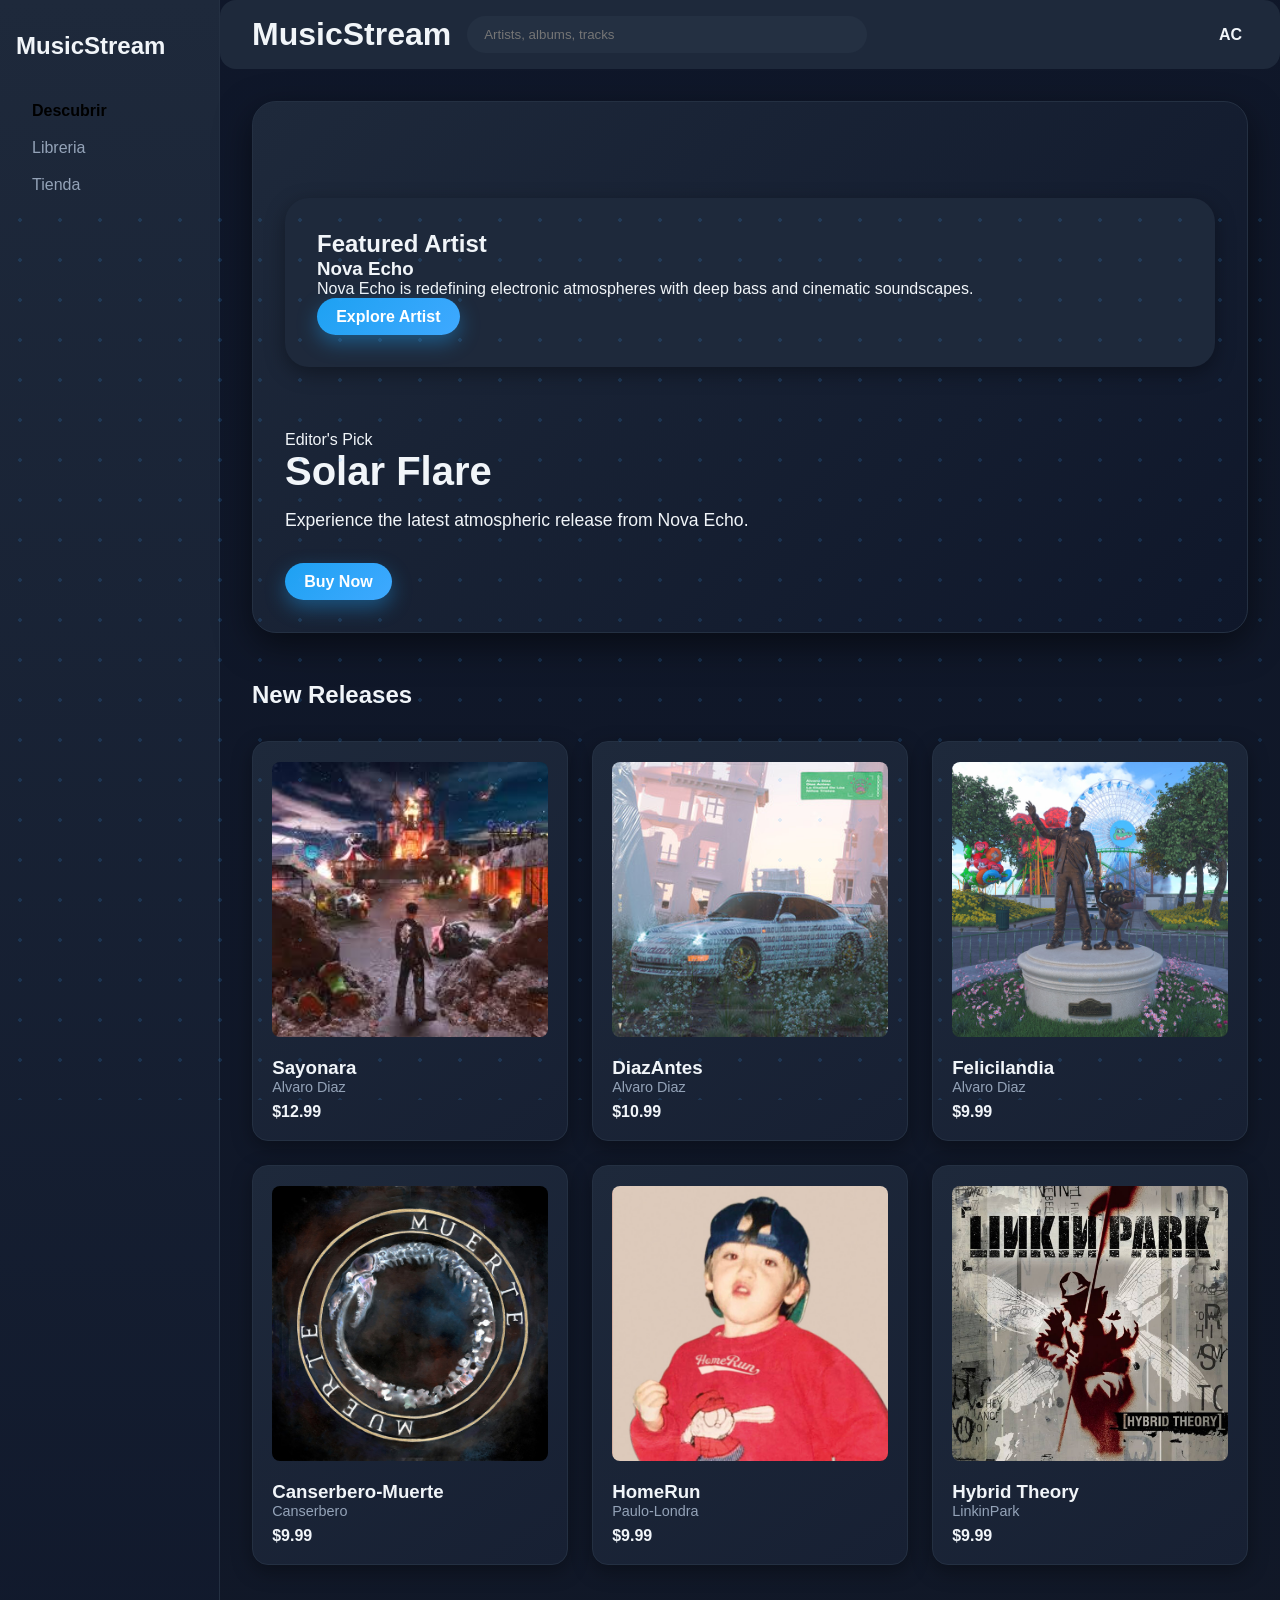
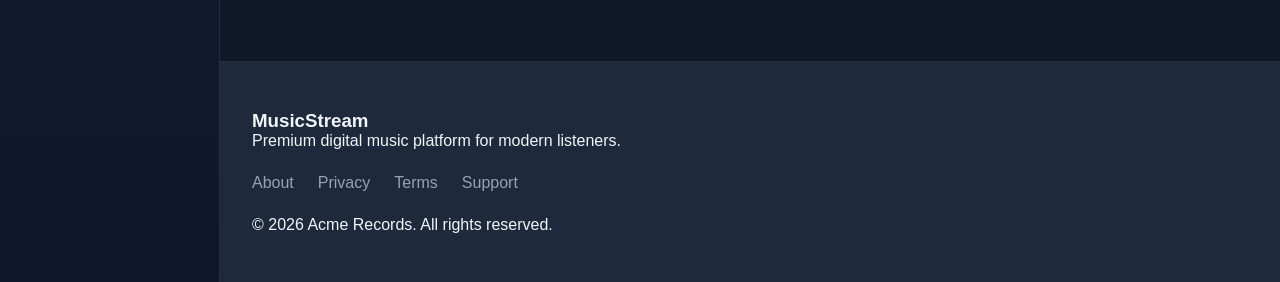
==== commit e7871022: "feat:se mejoro la estructura" ====
--- a/index.html
+++ b/index.html
@@ -84,7 +84,7 @@
             </section>
 
             <!-- ALBUMS SECTION -->
-            <section class="albums">
+            <section class="albums" id="albums">
 
                 <h2 class="section-title">New Releases</h2>
 
@@ -100,7 +100,7 @@
                     </article>
 
                     <article class="album-card">
-                        <a href="views/album_detail.html" class="album-link">
+                        <a href="views/album_diazantes.html" class="album-link">
                             <img src="imagenes/DiazAntes.png" alt="DiazAntes">
                             <h3>DiazAntes</h3>
                             <p class="artist">Alvaro Diaz</p>
@@ -109,36 +109,41 @@
                     </article>
 
                     <article class="album-card">
-                        <a href="views/album_detail.html" class="album-link">
+                        <a href="views/album_felicilandia.html" class="album-link">
                             <img src="imagenes/Felicilandia.png" alt="Felicilandia">
                             <h3>Felicilandia</h3>
                             <p class="artist">Alvaro Diaz</p>
                             <p class="price">$9.99</p>
                         </a>
                     </article>
-
+                    <article class="album-card">
+                        <a href="views/album_muerte.html" class="album-link">
+                            <img src="imagenes/CanMuerte.png" alt="Canserbero-Muerte">
+                            <h3>Canserbero-Muerte</h3>
+                            <p class="artist">Canserbero</p>
+                            <p class="price">$9.99</p>
+                        </a>
+                    </article>
+                    <article class="album-card">
+                        <a href="views/album_homerun.html" class="album-link">
+                            <img src="imagenes/Homerun.png" alt="Homerun">
+                            <h3>HomeRun</h3>
+                            <p class="artist">Paulo-Londra</p>
+                            <p class="price">$9.99</p>
+                        </a>
+                    </article>
+                    <article class="album-card">
+                        <a href="views/album_LinkinPark.html" class="album-link">
+                            <img src="imagenes/LinkinPark.png" alt="Canserbero-Muerte">
+                            <h3>Hybrid Theory</h3>
+                            <p class="artist">LinkinPark</p>
+                            <p class="price">$9.99</p>
+                        </a>
+                    </article>
                 </div>
             </section>
 
-            <!-- CHARTS SECTION -->
-            <section class="charts">
-                <h2 class="section-title">Top Charts</h2>
-
-                <div class="chart-list">
-                    <div class="chart-item">
-                        <span>01</span>
-                        <p>Midnight Echo - Nova Echo</p>
-                    </div>
-                    <div class="chart-item">
-                        <span>02</span>
-                        <p>Solar Flare - Nova Echo</p>
-                    </div>
-                    <div class="chart-item">
-                        <span>03</span>
-                        <p>Electric Dreams - Night Pulse</p>
-                    </div>
-                </div>
-            </section>
+          
 
         </main>
 
--- a/css/layout.css
+++ b/css/layout.css
@@ -1,53 +1,127 @@
+/* ================= HEADER ================= */
+
+.header {
+  display: grid;
+  grid-template-columns: auto 1fr auto;
+  align-items: center;
+  background-color: var(--color-surface);
+  padding: 1rem 2rem;
+  border-radius: var(--radius-md);
+}
+
+.header-center {
+  padding: 0 1rem;
+}
 
 .header-center input {
   width: 100%;
   max-width: 400px;
+  background-color: var(--color-surface-2);
+  border: 1px solid transparent;
+  color: var(--color-text);
   padding: 0.6rem 1rem;
   border-radius: 50px;
-  border: none;
+  transition: var(--transition);
+}
+
+.header-center input:focus {
+  border-color: var(--color-accent);
   outline: none;
 }
 
-
-.header-center input:focus {
-  outline: none;
-  background-color: #ffffff;
-}
+/* ================= SIDEBAR ================= */
+
+.sidebar {
+  background: linear-gradient(180deg, #1e293b, #0f172a);
+  padding: 2rem 1rem;
+  min-height: 100vh;
+  border-right: 1px solid var(--color-surface-2);
+}
+
+.sidebar h2 {
+  margin-bottom: 2rem;
+}
+
+.sidebar ul {
+  list-style: none;
+  padding: 0;
+}
+
+.sidebar a {
+  text-decoration: none;
+  color: var(--color-muted);
+  display: block;
+  padding: 0.6rem 1rem;
+  border-radius: var(--radius-sm);
+  transition: var(--transition);
+}
+
+.sidebar a:hover {
+  background-color: var(--color-surface);
+  color: var(--color-text);
+}
+
+.sidebar a.active {
+  background-color: var(--color-primary);
+  color: black;
+  font-weight: bold;
+}
+
+/* ================= LAYOUT ================= */
+
+.app-layout {
+  display: grid;
+  grid-template-columns: 220px 1fr;
+}
+
+.content {
+  padding: 2rem;
+  max-width: 1200px;
+  margin: 0 auto;
+}
+
+/* ================= HERO ================= */
+
+.hero {
+  background: linear-gradient(135deg, #1e293b, #0f172a);
+  padding: 2rem;
+  border-radius: var(--radius-lg);
+  box-shadow: var(--shadow-strong);
+  margin-bottom: 3rem;
+  border: 1px solid var(--color-surface-2);
+}
+
+.hero-title {
+  font-size: 2.5rem;
+  font-weight: bold;
+}
+
+.hero-description {
+  font-size: 1.1rem;
+  margin: 1rem 0 2rem 0;
+  max-width: 500px;
+}
+
+/* ================= ALBUM GRID ================= */
 
 .albums {
   margin-top: 3rem;
 }
 
 .section-title {
-  margin-bottom: 1.5rem;
-  font-size: 1.5rem;
+  margin-bottom: 2rem;
+  font-weight: 600;
 }
 
 .album-grid {
   display: grid;
   gap: 1.5rem;
 }
-
 
 @media (min-width: 768px) {
   .album-grid {
     grid-template-columns: repeat(3, minmax(0, 1fr));
   }
-}
-.album-card img {
-  width: 100%;
-  border-radius: var(--radius-sm);
-  margin-bottom: 1rem;
-}
-
-.artist {
-  color: var(--color-muted);
-  font-size: 0.9rem;
-}
-
-.price {
-  margin-top: 0.5rem;
-  font-weight: bold;
 }
 
 .album-card {
@@ -65,113 +139,154 @@
   border-color: var(--color-accent);
 }
 
-
-/* album detail */
+.album-card img {
+  width: 100%;
+  border-radius: var(--radius-sm);
+  margin-bottom: 1rem;
+}
+
+.album-link {
+  text-decoration: none;
+  color: inherit;
+  display: block;
+}
+
+.artist {
+  color: var(--color-muted);
+  font-size: 0.9rem;
+}
+
+.price {
+  margin-top: 0.5rem;
+  font-weight: bold;
+}
+
+/* ================= ALBUM DETAIL ================= */
+
 .album-detail {
+  background-color: var(--color-surface);
+  padding: 3rem;
+  border-radius: var(--radius-lg);
+  box-shadow: var(--shadow-strong);
+  max-width: 1000px;
+  margin: 3rem auto;
   display: grid;
   gap: 2rem;
-}
-
-.album-cover img {
-  width: 100%;
-  border-radius: var(--radius-md);
-}
-
-.album-info .description {
-  color: var(--color-muted);
-  margin: 1rem 0;
-}
-
-.tracklist {
-  margin: 1rem 0;
-  padding-left: 1rem;
 }
 
 @media (min-width: 768px) {
   .album-detail {
     grid-template-columns: 300px 1fr;
     align-items: start;
-
   }
-  .header{
-    grid-template-columns: auto 1fr auto auto;
-    align-items: center;
-  }
-   .header-center{
-    padding: 0 1rem;
-  }
-}
-/* estilos para checkout */
-.checkout {
-  max-width: 600px;
-}
-
-.order-item {
+}
+
+.album-cover img {
+  width: 100%;
+  max-width: 300px;
+  border-radius: var(--radius-lg);
+  box-shadow: var(--shadow-soft);
+}
+
+.album-info h2 {
+  font-size: 2rem;
+  margin-bottom: 0.5rem;
+}
+
+.album-info .description {
+  color: var(--color-muted);
+  margin: 1rem 0;
+}
+
+.tracklist {
+  margin: 1rem 0;
+  padding-left: 1rem;
+}
+
+/* ================= CHARTS ================= */
+
+.charts {
+  margin-top: 4rem;
+}
+
+.chart-list {
+  display: flex;
+  flex-direction: column;
+  gap: 1rem;
+}
+
+.chart-item {
+  background-color: var(--color-surface);
+  padding: 1rem;
+  border-radius: var(--radius-md);
+  display: flex;
+  gap: 1rem;
+  align-items: center;
+  transition: var(--transition);
+}
+
+.chart-item span {
+  font-weight: bold;
+  color: var(--color-accent);
+}
+
+.chart-item:hover {
+  transform: translateX(5px);
+}
+
+/* ================= FEATURED ================= */
+
+.featured-artist {
+  margin: 4rem 0;
+  padding: 2rem;
+  background-color: var(--color-surface);
+  border-radius: var(--radius-lg);
+  box-shadow: var(--shadow-soft);
+}
+
+/* ================= EMPTY STATE ================= */
+
+.empty-state {
+  text-align: center;
+  margin-top: 6rem;
+}
+
+.empty-state p {
+  color: var(--color-muted);
+  margin: 1rem 0 2rem 0;
+}
+
+/* ================= FOOTER ================= */
+
+.footer {
+  margin-top: 4rem;
+  padding: 3rem 2rem;
+  background-color: var(--color-surface);
+  border-top: 1px solid var(--color-surface-2);
+}
+
+.footer-content {
+  max-width: 1200px;
+  margin: 0 auto;
+}
+
+.footer-links {
   margin: 1.5rem 0;
-  padding: 1rem;
-  background-color: var(--color-surface);
-  border-radius: var(--radius-md);
-}
-
-.checkout-form {
-  display: grid;
-  gap: 1rem;
-}
-
-.checkout-form input {
-  width: 100%;
-  padding: 0.5rem;
-  border-radius: var(--radius-sm);
-  border: 1px solid #ccc;
-}
-
-/* para el succes boton */
-.success {
-  text-align: center;
-  margin-top: 4rem;
-}
-
-/* estilo para dar fondo cards coherentes y contraste fuerte */
-.hero {
-  background: linear-gradient(135deg, #1e293b, #0f172a);
-  padding: 2rem;
-  border-radius: var(--radius-lg);
-  box-shadow: var(--shadow-strong);
-  margin-bottom: 3rem;
-  border: 1px solid var(--color-surface-2);
-}
-
-.hero-title {
-  font-size: 2.5rem;
-  font-weight: bold;
-}
-
-.hero-description {
-  font-size: 1.1rem;
-  margin: 1rem 0 2rem 0;
-  max-width: 500px;
-}
-
-/* flexbox para ordenar bien el header y avatar */
-.header {
-  background-color: var(--color-surface);
-  padding: 1rem 2rem;
-  border-radius: var(--radius-md);
-}
-
-.header-center input {
-  background-color: var(--color-surface-2);
-  border: 1px solid transparent;
-  color: var(--color-text);
-  padding: 0.6rem 1rem;
-  border-radius: 50px;
-  transition: var(--transition);
-}
-
-.header-center input:focus {
-  border-color: var(--color-accent);
-  outline: none;
-}
+  display: flex;
+  gap: 1.5rem;
+  flex-wrap: wrap;
+}
+
+.footer-links a {
+  color: var(--color-muted);
+  text-decoration: none;
+}
+
+.footer-links a:hover {
+  color: var(--color-accent);
+}
+
+/* ================= AVATAR ================= */
 
 .avatar {
   background-color: var(--color-primary);
@@ -183,165 +298,85 @@
   justify-content: center;
   font-weight: bold;
 }
-
-
-.sidebar {
-  background: linear-gradient(180deg, #1e293b, #0f172a);
-  padding: 2rem 1rem;
+.menus a:hover{
+  color:white;
+}
+.cart-checkout-view {
+  padding: 30px;
+  background-color: #0b1120;
+  color: white;
   min-height: 100vh;
-  border-right: 1px solid var(--color-surface-2);
-}
-
-
-.sidebar h2 {
-  margin-bottom: 2rem;
-}
-
-.sidebar ul {
-  list-style: none;
-  padding: 0;
-}
-.album-card {
-  background-color: var(--color-surface);
-  padding: 1rem;
-  border-radius: var(--radius-md);
-  transition: var(--transition);
-  box-shadow: 0 4px 12px rgba(0,0,0,0.3);
-}
-.album-card:hover {
-  transform: translateY(-8px);
-  box-shadow: 0 8px 20px rgba(0,0,0,0.5);
-}
-.content {
-  padding: 2rem;
-}
-.sidebar a {
-  text-decoration: none;
-  color: var(--color-muted);
-  display: block;
-  padding: 0.6rem 1rem;
-  border-radius: var(--radius-sm);
-  transition: var(--transition);
-}
-
-.sidebar a:hover {
-  background-color: var(--color-surface);
-  color: var(--color-text);
-}
-
-.sidebar a.active {
-  background-color: var(--color-primary);
-  color: black;
-  font-weight: bold;
-}
-.app-layout {
-  display: grid;
-  grid-template-columns: 220px 1fr;
-}
-.album-link {
-  text-decoration: none;
-  color: inherit;
-  display: block;
-}
-.footer {
-  margin-top: 4rem;
-  padding: 3rem 2rem;
-  background-color: var(--color-surface);
-  border-top: 1px solid var(--color-surface-2);
-}
-
-.footer-content {
-  max-width: 1200px;
-  margin: 0 auto;
-}
-
-.footer-links {
-  margin: 1.5rem 0;
-  display: flex;
-  gap: 1.5rem;
-  flex-wrap: wrap;
-}
-
-.footer-links a {
-  color: var(--color-muted);
-  text-decoration: none;
-}
-
-.footer-links a:hover {
-  color: var(--color-accent);
-}
-.charts {
-  margin-top: 4rem;
-}
-
-.chart-list {
-  display: flex;
-  flex-direction: column;
-  gap: 1rem;
-}
-
-.chart-item {
-  background-color: var(--color-surface);
-  padding: 1rem;
-  border-radius: var(--radius-md);
-  display: flex;
-  gap: 1rem;
+  width: 100vh;
+}
+
+.checkout-grid {
+  display: grid;
+  grid-template-columns: 1fr 400px;
+  gap: 30px;
+  margin-top: 30px;
+}
+
+.checkout-card {
+  background: #1e293b;
+  padding: 25px;
+  border-radius: 15px;
+  margin-bottom: 20px;
+  border: 1px solid #334155;
+}
+
+.checkout-card h3 { margin-bottom: 20px; border-bottom: 1px solid #334155; padding-bottom: 10px; }
+
+/* Estilo de Inputs */
+.input-group { margin-bottom: 15px; display: flex; flex-direction: column; }
+.input-group label { font-size: 0.85rem; color: #94a3b8; margin-bottom: 5px; }
+.input-group input {
+  background: #0f172a;
+  border: 1px solid #334155;
+  padding: 12px;
+  border-radius: 8px;
+  color: white;
+}
+
+.input-row { display: grid; grid-template-columns: 1fr 1fr; gap: 15px; }
+
+/* Sidebar de Resumen */
+.summary-card {
+  background: #1e293b;
+  padding: 25px;
+  border-radius: 15px;
+  position: sticky;
+  top: 20px;
+}
+
+.summary-item {
+  display: flex;
   align-items: center;
-  transition: var(--transition);
-}
-
-.chart-item span {
-  font-weight: bold;
-  color: var(--color-accent);
-}
-
-.chart-item:hover {
-  transform: translateX(5px);
-}
-.featured-artist {
-  margin: 4rem 0;
-  padding: 2rem;
-  background-color: var(--color-surface);
-  border-radius: var(--radius-lg);
-  box-shadow: var(--shadow-soft);
-}
-h1 { font-size: 2rem; }
-h2 { font-size: 1.6rem; margin-bottom: 1rem; }
-h3 { font-size: 1.2rem; }
-
-.section-title {
-  margin-bottom: 2rem;
-  font-weight: 600;
-}
-.content {
-  padding: 2rem;
-  max-width: 1200px;
-  margin: 0 auto;
-}
-.empty-state {
-  text-align: center;
-  margin-top: 6rem;
-}
-
-.empty-state p {
-  color: var(--color-muted);
-  margin: 1rem 0 2rem 0;
-}
-.album-detail {
-  background-color: var(--color-surface);
-  padding: 3rem;
-  border-radius: var(--radius-lg);
-  box-shadow: var(--shadow-strong);
-  max-width: 1000px;
-  margin: 3rem auto;
-}
-.album-cover img {
+  gap: 15px;
+  margin-bottom: 20px;
+  padding-bottom: 15px;
+  border-bottom: 1px solid #334155;
+}
+
+.summary-item img { width: 60px; height: 60px; border-radius: 5px; }
+
+.totals-section { margin-top: 20px; }
+.total-row { display: flex; justify-content: space-between; margin-bottom: 10px; color: #94a3b8; }
+.grand-total { color: white; font-size: 1.2rem; font-weight: bold; border-top: 1px solid #334155; padding-top: 15px; }
+
+.btn-place-order {
   width: 100%;
-  max-width: 300px;
-  border-radius: var(--radius-lg);
-  box-shadow: var(--shadow-soft);
-}
-.album-info h2 {
-  font-size: 2rem;
-  margin-bottom: 0.5rem;
-}
+  background-color: #3b82f6;
+  color: white;
+  padding: 18px;
+  border-radius: 30px;
+  border: none;
+  font-weight: bold;
+  font-size: 1rem;
+  cursor: pointer;
+  margin-top: 20px;
+  transition: 0.3s;
+}
+.btn-place-order a{
+  color: white;
+}
+.btn-place-order:hover { background-color: #2563eb; transform: scale(1.02); }
